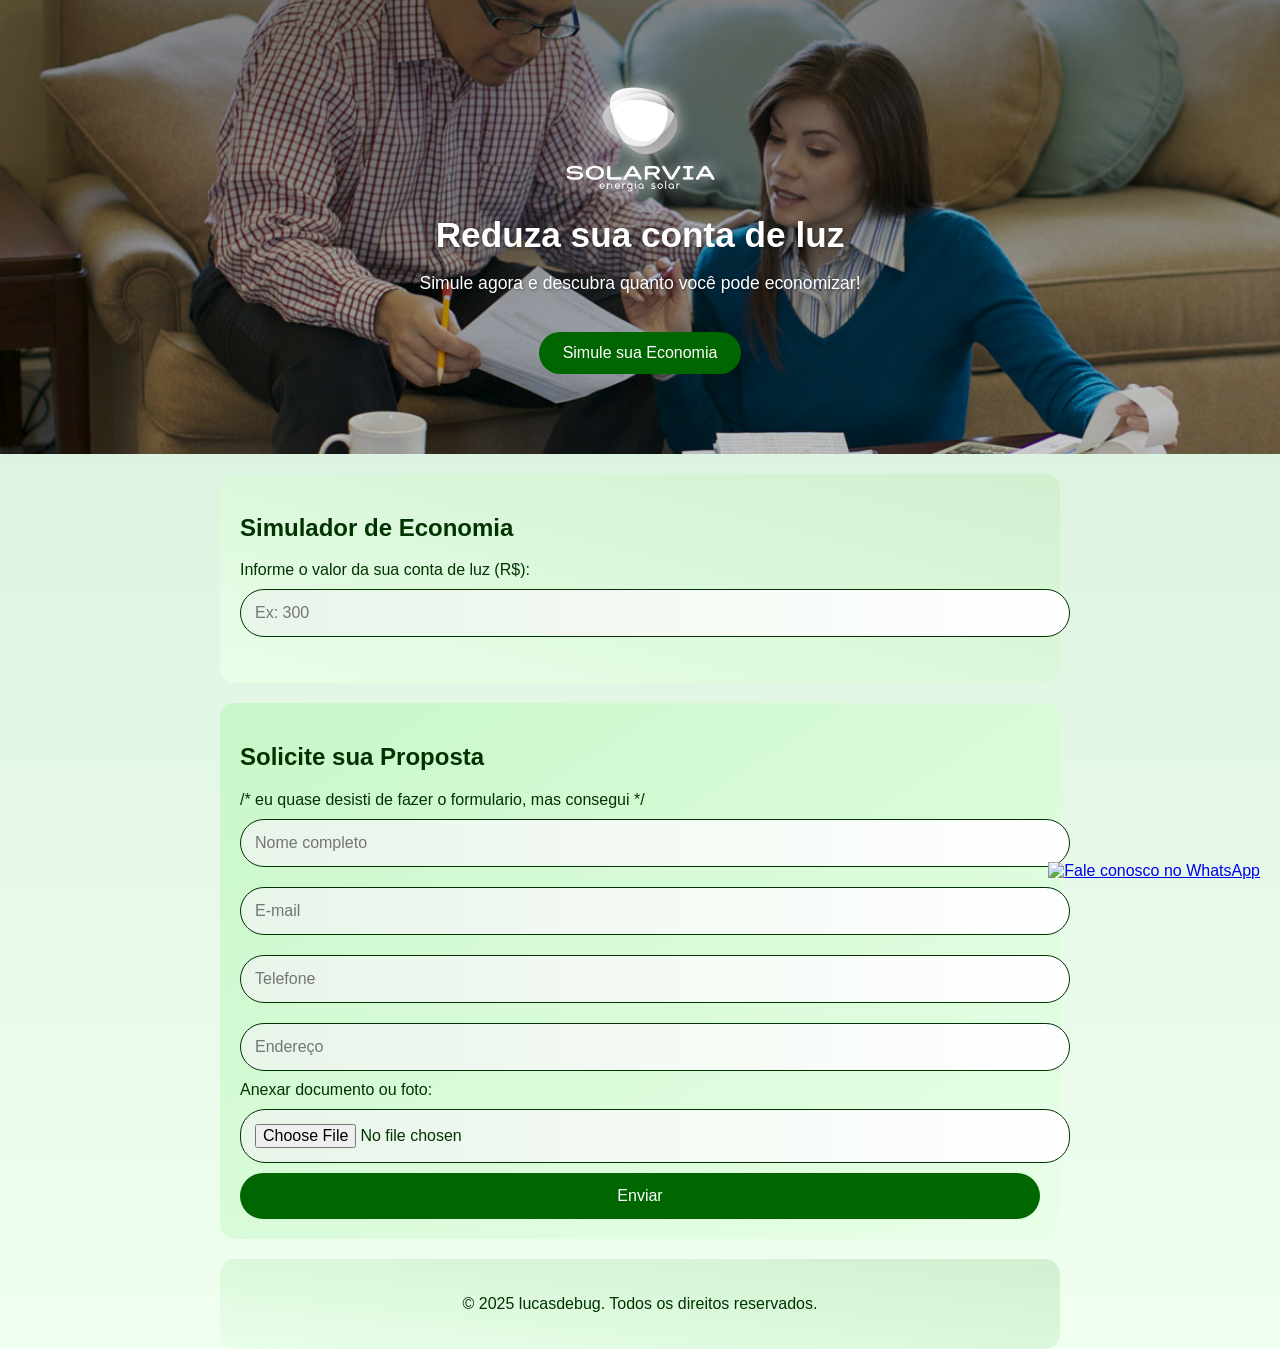
==== index.html @ 9f8ca190 "up" ====
<!DOCTYPE html>
<html lang="pt-br">
<head>
  <meta charset="UTF-8">
  <meta name="viewport" content="width=device-width, initial-scale=1.0, maximum-scale=1">
  <title>Economize com Energia Solar</title>
  <style>
    html {
      -webkit-text-size-adjust: 100%;
    }

    body {
      font-family: Arial, sans-serif;
      margin: 0;
      padding: 0;
      background: linear-gradient(to bottom, #d4edda, #f0fff0);
      color: #003300;
      scroll-behavior: smooth;
    }

    .hero {
      position: relative;
      background-image: url('2009564_univ_lsr_xl.jpg');
      background-position: center;
      background-repeat: no-repeat;
      background-size: cover;
      text-align: center;
      padding: 80px 20px;
      color: white;
      animation: fadeIn 2s ease-in-out;
    }

    .hero::before {
      content: "";
      position: absolute;
      top: 0;
      left: 0;
      width: 100%;
      height: 100%;
      background: linear-gradient(to bottom, rgba(0, 0, 0, 0.5), rgba(0, 0, 0, 0.2));
      z-index: 1;
    }

    .hero-content {
      position: relative;
      z-index: 2;
    }

    .hero-content img.logo {
      max-width: 150px;
      margin-bottom: 10px;
      margin-top: -10px;
      filter: drop-shadow(0 0 8px rgba(255,255,255,0.7));
      display: block;
      margin-left: auto;
      margin-right: auto;
    }

    .hero h1 {
      font-size: 2.2em;
      margin-bottom: 0.5em;
      text-shadow: 1px 1px 4px rgba(0,0,0,0.5);
    }

    .hero p {
      font-size: 1.1em;
      text-shadow: 1px 1px 3px rgba(0,0,0,0.4);
    }

    .hero a button {
      margin-top: 20px;
      background-color: #006600;
      color: white;
      padding: 12px 24px;
      border: none;
      border-radius: 25px;
      cursor: pointer;
      font-size: 1em;
      transition: background-color 0.3s;
    }

    .hero a button:hover {
      background-color: #004d00;
    }

    section, footer {
      padding: 20px;
      max-width: 800px;
      margin: auto;
      background: linear-gradient(to bottom left, #d0f0d0, #e8ffe8);
      border-radius: 15px;
      margin-top: 20px;
      animation: fadeInUp 1s ease-in-out;
    }

    section.formulario {
      background: linear-gradient(to bottom right, #c9f7c9, #e8ffe8);
    }

    .simulador input,
    form input,
    form textarea,
    form select {
      width: 100%;
      padding: 14px;
      margin: 10px 0;
      border: 1px solid #003300;
      border-radius: 25px;
      background: linear-gradient(to right, #e8f5e9, #ffffff);
      font-size: 1em;
    }

    form button {
      background-color: #006600;
      color: white;
      padding: 14px;
      border: none;
      border-radius: 25px;
      width: 100%;
      font-size: 1em;
      transition: background-color 0.3s;
    }

    form button:hover {
      background-color: #004d00;
    }

    .whatsapp-button {
      position: fixed;
      bottom: 20px;
      right: 20px;
      z-index: 1000;
    }

    .whatsapp-button img {
      width: 60px;
      height: 60px;
    }

    .mensagem-sucesso {
      display: none;
      margin-top: 15px;
      color: green;
      font-weight: bold;
      text-align: center;
    }

    @keyframes fadeIn {
      from { opacity: 0; }
      to { opacity: 1; }
    }

    @keyframes fadeInUp {
      from {
        opacity: 0;
        transform: translateY(20px);
      }
      to {
        opacity: 1;
        transform: translateY(0);
      }
    }

    /* parte do celular */
    @media (max-width: 768px) {
      .hero {
        padding: 60px 15px;
      }

      .hero h1 {
        font-size: 1.8em;
      }

      .hero p {
        font-size: 1em;
      }

      .hero-content img.logo {
        max-width: 120px;
      }

      .hero a button {
        width: 90%;
        font-size: 1em;
      }

      section, footer {
        padding: 15px;
        margin: 15px;
      }

      .whatsapp-button img {
        width: 50px;
        height: 50px;
      }

      form button {
        font-size: 1em;
        padding: 12px;
      }
    }

    @media (max-width: 480px) {
      .hero h1 {
        font-size: 1.5em;
      }

      .hero p {
        font-size: 0.95em;
      }

      .hero a button {
        font-size: 0.95em;
        padding: 10px 20px;
      }

      .hero-content img.logo {
        max-width: 100px;
      }
    }
  </style>
</head>
<body>
  <div class="hero">
    <div class="hero-content">
      <img src="logo.png" alt="Logo Solarvia" class="logo">
      <h1>Reduza sua conta de luz</h1>
      <p>Simule agora e descubra quanto você pode economizar!</p>
      <a href="#simulador"><button>Simule sua Economia</button></a>
    </div>
  </div>

  <section id="simulador" class="simulador">
    <h2>Simulador de Economia</h2>
    <label for="conta">Informe o valor da sua conta de luz (R$):</label>
    <input type="number" id="conta" placeholder="Ex: 300">
    <p class="resultado" id="resultado"></p>
  </section>

  <section class="formulario">
    <h2>Solicite sua Proposta</h2>
    <form id="formulario" action="https://formsubmit.co/conexao.solarvia@gmail.com" method="POST" enctype="multipart/form-data" autocomplete="off">   /* eu quase desisti de fazer o formulario, mas consegui */
      <input type="text" name="_honey" style="display:none">
      <input type="hidden" name="_next" value="https://lucas-debug1.github.io/solarvia25/obrigado.html">
      <input type="hidden" name="_captcha" value="false">
      <input type="text" name="nome" placeholder="Nome completo" required>
      <input type="email" name="email" placeholder="E-mail" required>
      <input type="tel" name="telefone" placeholder="Telefone" required>
      <input type="text" name="endereco" placeholder="Endereço">
      <label>Anexar documento ou foto:</label>
      <input type="file" name="anexo" accept=".jpg, .jpeg, .png, .pdf">

      <button type="submit">Enviar</button>
    </form>
  </section>

  <footer style="background-color: rgba(204, 255, 204, 0.9); text-align: center; color: #003300;">
    <p>&copy; 2025 lucasdebug. Todos os direitos reservados.</p>
  </footer>

  <a href="https://wa.me/558140429370" class="whatsapp-button" target="_blank">
    <img src="https://upload.wikimedia.org/wikipedia/commons/6/6b/WhatsApp.svg" alt="Fale conosco no WhatsApp">
  </a>

  <script>
    const input = document.getElementById('conta');
    const resultado = document.getElementById('resultado');

    input.addEventListener('input', () => {
      const valor = parseFloat(input.value);
      if (!isNaN(valor)) {
        const economia = (valor * 0.2 * 12).toFixed(2);
        resultado.textContent = `Você pode economizar aproximadamente R$ ${economia} por ano!`;
      } else {
        resultado.textContent = '';
      }
    });
    window.addEventListener('pageshow', function(event) {
      if (event.persisted || (window.performance && window.performance.navigation.type === 2)) {
        document.getElementById("formulario").reset();
      }
    });
  </script>
</body>
</html>
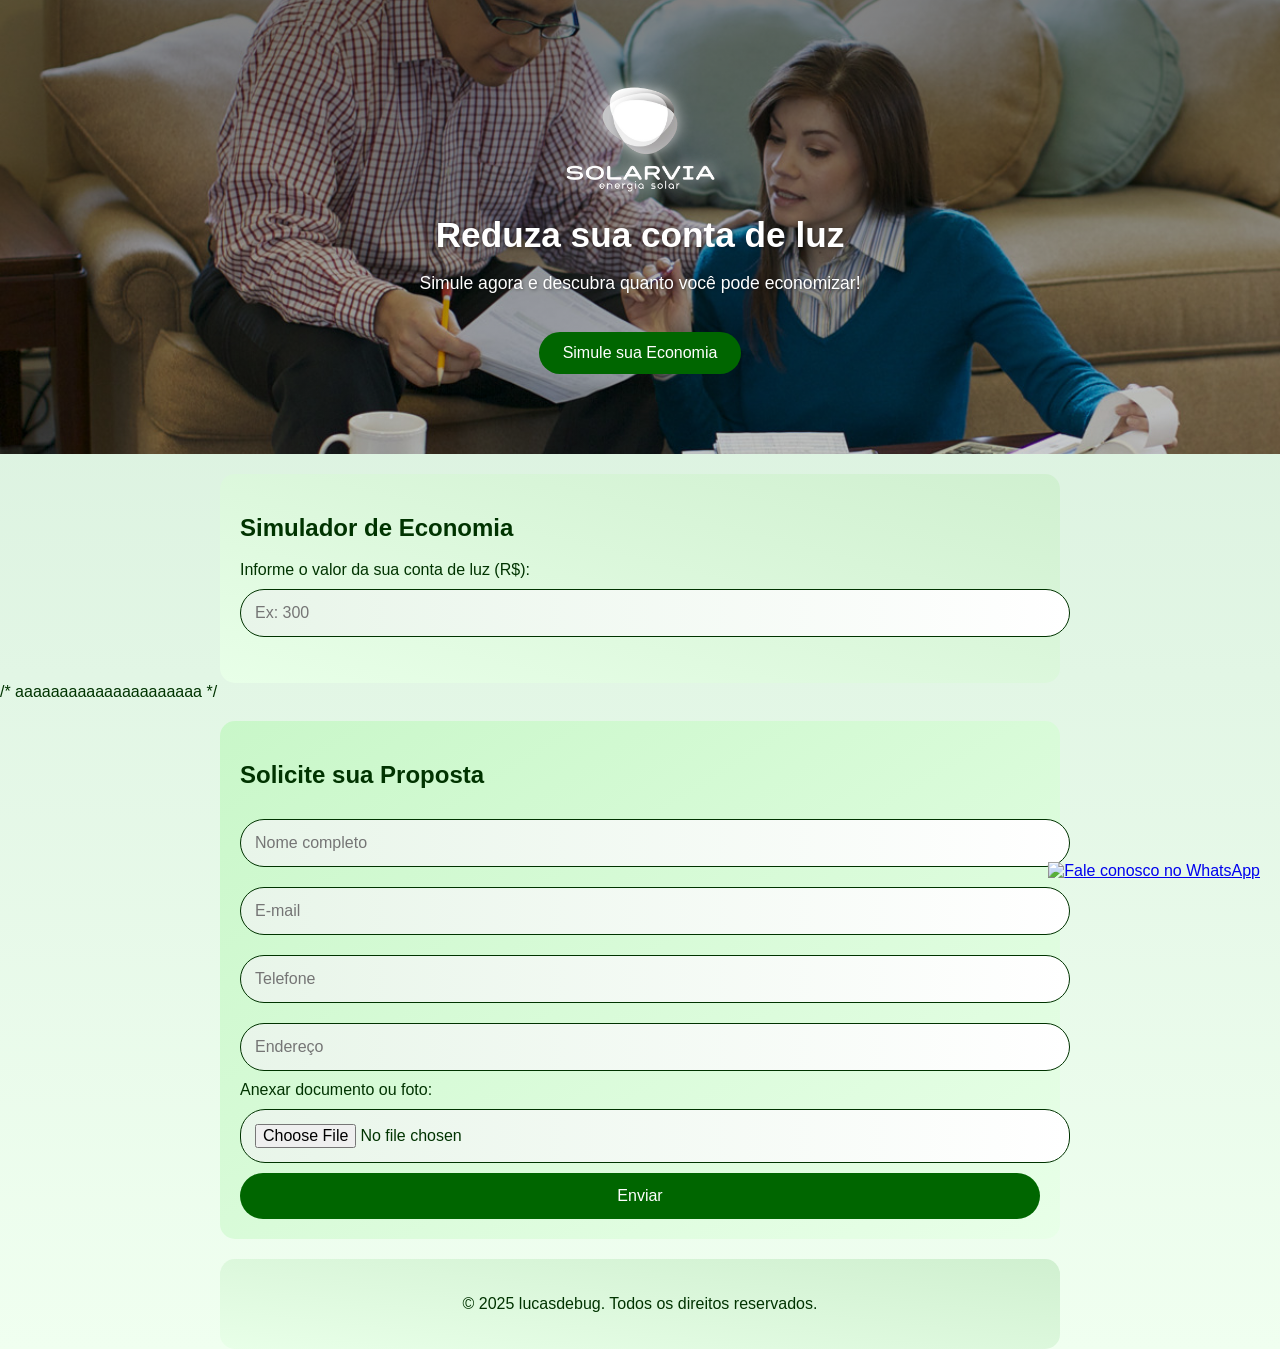
==== commit 8844f854: "update index.html" ====
--- a/index.html
+++ b/index.html
@@ -236,10 +236,10 @@
     <input type="number" id="conta" placeholder="Ex: 300">
     <p class="resultado" id="resultado"></p>
   </section>
-
+/* aaaaaaaaaaaaaaaaaaaaa */ 
   <section class="formulario">
     <h2>Solicite sua Proposta</h2>
-    <form id="formulario" action="https://formsubmit.co/conexao.solarvia@gmail.com" method="POST" enctype="multipart/form-data" autocomplete="off">   /* eu quase desisti de fazer o formulario, mas consegui */
+    <form id="formulario" action="https://formsubmit.co/conexao.solarvia@gmail.com" method="POST" enctype="multipart/form-data" autocomplete="off">   
       <input type="text" name="_honey" style="display:none">
       <input type="hidden" name="_next" value="https://lucas-debug1.github.io/solarvia25/obrigado.html">
       <input type="hidden" name="_captcha" value="false">
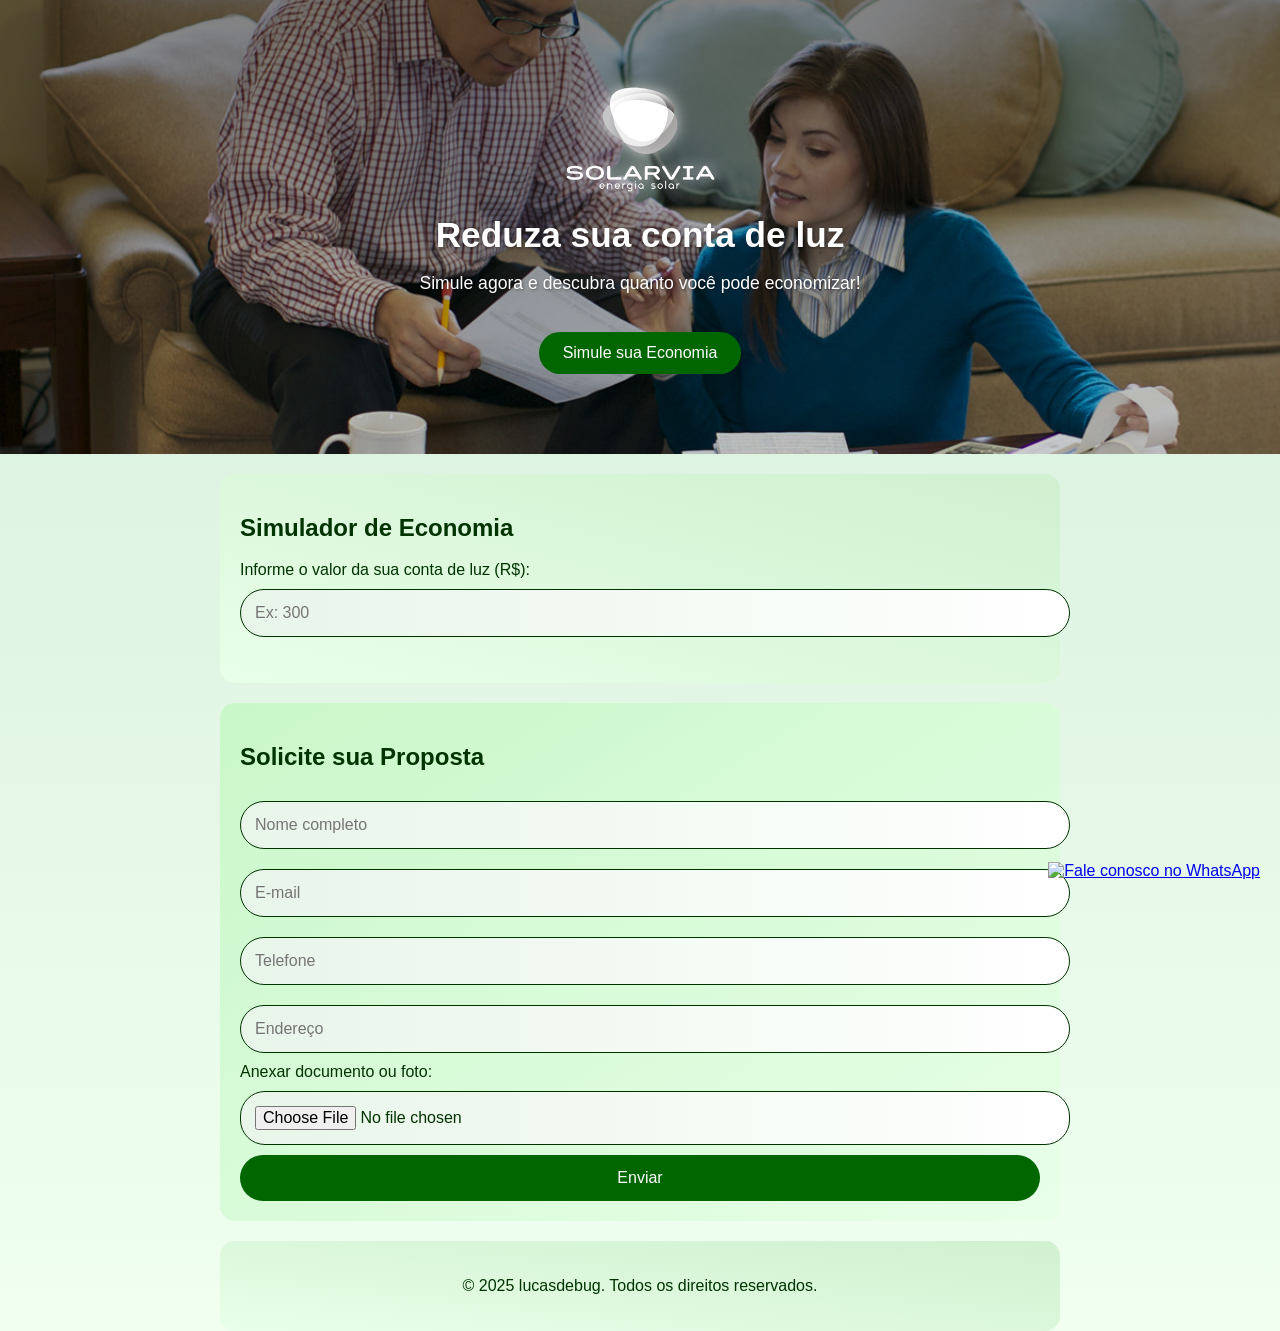
==== commit 5edb00b7: "up" ====
--- a/index.html
+++ b/index.html
@@ -236,7 +236,6 @@
     <input type="number" id="conta" placeholder="Ex: 300">
     <p class="resultado" id="resultado"></p>
   </section>
-/* aaaaaaaaaaaaaaaaaaaaa */ 
   <section class="formulario">
     <h2>Solicite sua Proposta</h2>
     <form id="formulario" action="https://formsubmit.co/conexao.solarvia@gmail.com" method="POST" enctype="multipart/form-data" autocomplete="off">   
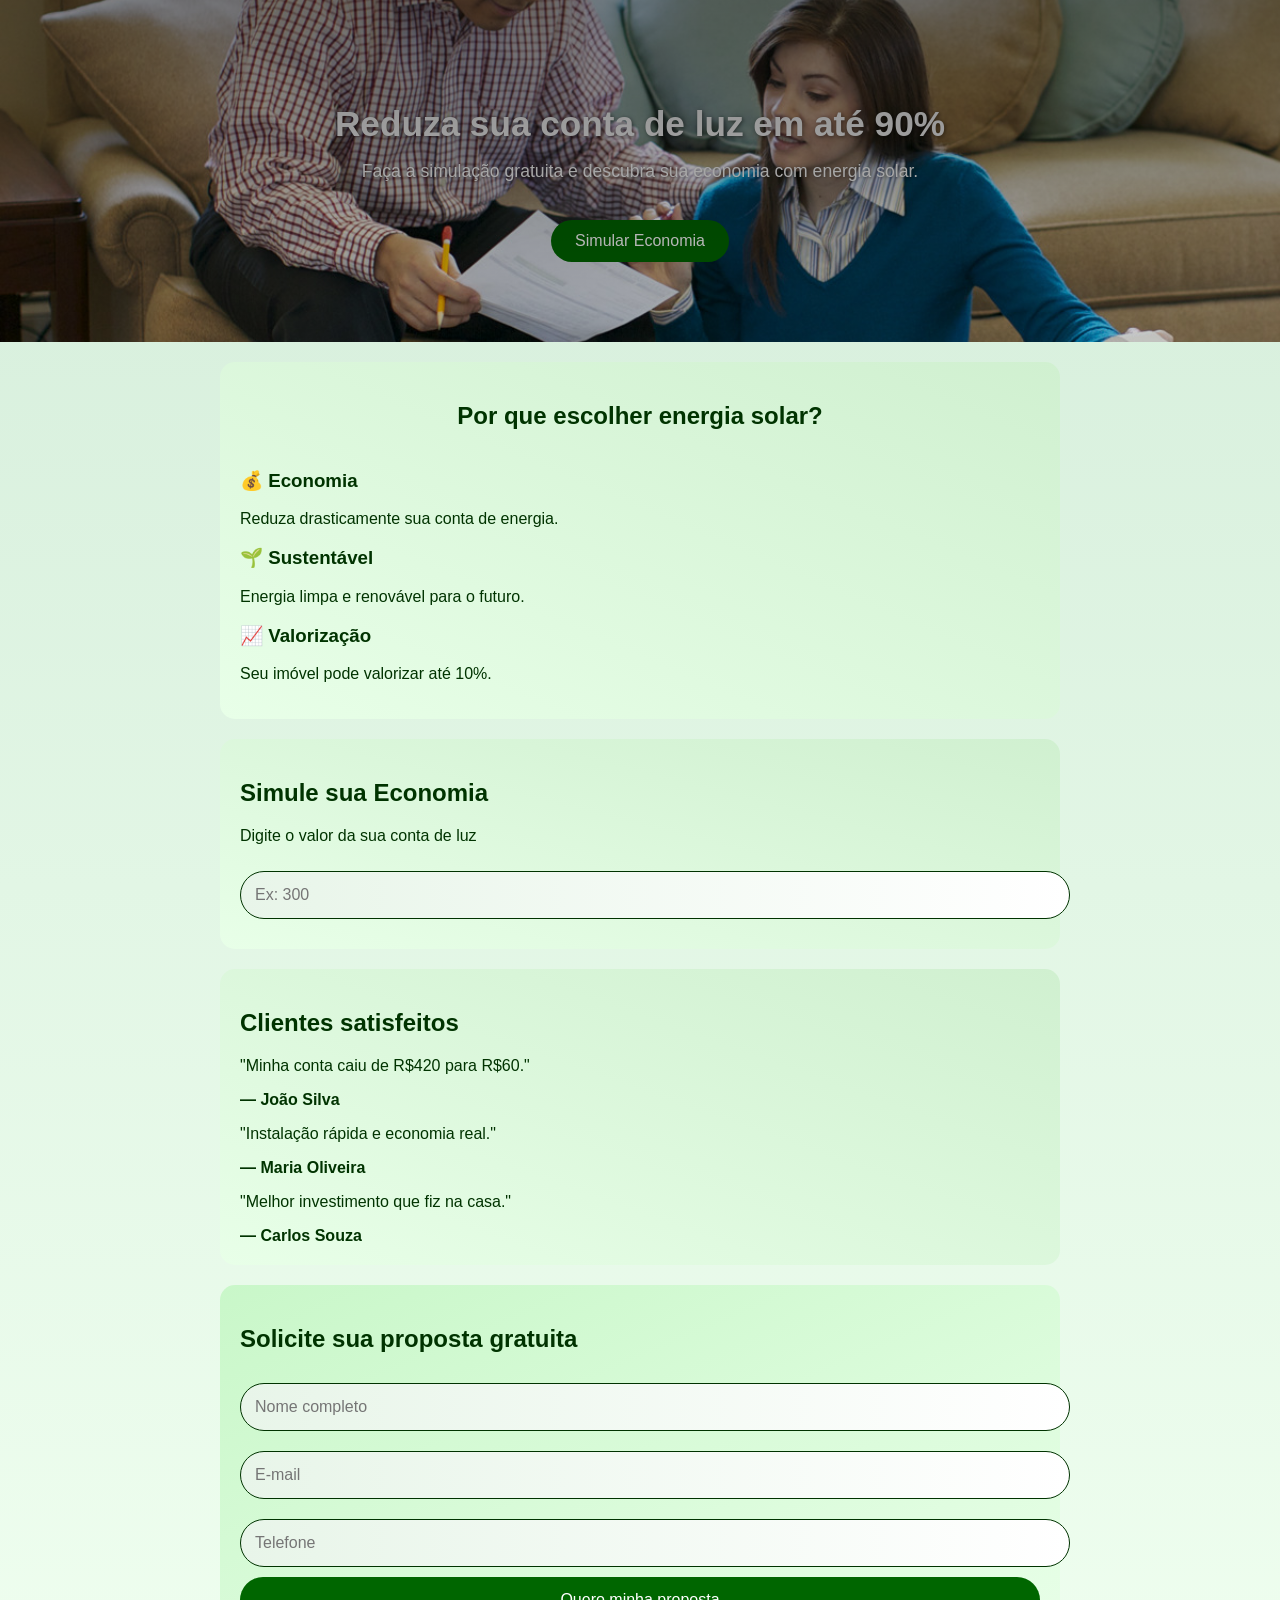
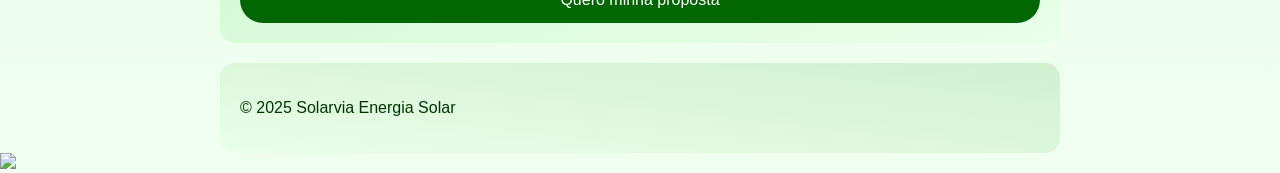
==== commit f0653d4a: "fix" ====
--- a/index.html
+++ b/index.html
@@ -1,284 +1,138 @@
 <!DOCTYPE html>
 <html lang="pt-br">
+
 <head>
-  <meta charset="UTF-8">
-  <meta name="viewport" content="width=device-width, initial-scale=1.0, maximum-scale=1">
-  <title>Economize com Energia Solar</title>
-  <style>
-    html {
-      -webkit-text-size-adjust: 100%;
-    }
 
-    body {
-      font-family: Arial, sans-serif;
-      margin: 0;
-      padding: 0;
-      background: linear-gradient(to bottom, #d4edda, #f0fff0);
-      color: #003300;
-      scroll-behavior: smooth;
-    }
+<meta charset="UTF-8">
+<meta name="viewport" content="width=device-width, initial-scale=1.0">
+<link rel="stylesheet" href="style.css">
+<title>Economize com Energia Solar | Solarvia</title>
 
-    .hero {
-      position: relative;
-      background-image: url('2009564_univ_lsr_xl.jpg');
-      background-position: center;
-      background-repeat: no-repeat;
-      background-size: cover;
-      text-align: center;
-      padding: 80px 20px;
-      color: white;
-      animation: fadeIn 2s ease-in-out;
-    }
+<meta name="description" content="Descubra quanto você pode economizar com energia solar. Faça a simulação gratuita agora.">
 
-    .hero::before {
-      content: "";
-      position: absolute;
-      top: 0;
-      left: 0;
-      width: 100%;
-      height: 100%;
-      background: linear-gradient(to bottom, rgba(0, 0, 0, 0.5), rgba(0, 0, 0, 0.2));
-      z-index: 1;
-    }
+</head>
 
-    .hero-content {
-      position: relative;
-      z-index: 2;
-    }
+<body>
 
-    .hero-content img.logo {
-      max-width: 150px;
-      margin-bottom: 10px;
-      margin-top: -10px;
-      filter: drop-shadow(0 0 8px rgba(255,255,255,0.7));
-      display: block;
-      margin-left: auto;
-      margin-right: auto;
-    }
+<div class="hero">
 
-    .hero h1 {
-      font-size: 2.2em;
-      margin-bottom: 0.5em;
-      text-shadow: 1px 1px 4px rgba(0,0,0,0.5);
-    }
+<h1>Reduza sua conta de luz em até 90%</h1>
 
-    .hero p {
-      font-size: 1.1em;
-      text-shadow: 1px 1px 3px rgba(0,0,0,0.4);
-    }
+<p>Faça a simulação gratuita e descubra sua economia com energia solar.</p>
 
-    .hero a button {
-      margin-top: 20px;
-      background-color: #006600;
-      color: white;
-      padding: 12px 24px;
-      border: none;
-      border-radius: 25px;
-      cursor: pointer;
-      font-size: 1em;
-      transition: background-color 0.3s;
-    }
+<a href="#simulador">
 
-    .hero a button:hover {
-      background-color: #004d00;
-    }
+<button class="cta">Simular Economia</button>
 
-    section, footer {
-      padding: 20px;
-      max-width: 800px;
-      margin: auto;
-      background: linear-gradient(to bottom left, #d0f0d0, #e8ffe8);
-      border-radius: 15px;
-      margin-top: 20px;
-      animation: fadeInUp 1s ease-in-out;
-    }
+</a>
 
-    section.formulario {
-      background: linear-gradient(to bottom right, #c9f7c9, #e8ffe8);
-    }
+</div>
+<section>
 
-    .simulador input,
-    form input,
-    form textarea,
-    form select {
-      width: 100%;
-      padding: 14px;
-      margin: 10px 0;
-      border: 1px solid #003300;
-      border-radius: 25px;
-      background: linear-gradient(to right, #e8f5e9, #ffffff);
-      font-size: 1em;
-    }
+<h2 style="text-align:center;margin-bottom:40px;">Por que escolher energia solar?</h2>
 
-    form button {
-      background-color: #006600;
-      color: white;
-      padding: 14px;
-      border: none;
-      border-radius: 25px;
-      width: 100%;
-      font-size: 1em;
-      transition: background-color 0.3s;
-    }
+<div class="beneficios">
 
-    form button:hover {
-      background-color: #004d00;
-    }
+<div class="card">
+<h3>💰 Economia</h3>
+<p>Reduza drasticamente sua conta de energia.</p>
+</div>
 
-    .whatsapp-button {
-      position: fixed;
-      bottom: 20px;
-      right: 20px;
-      z-index: 1000;
-    }
+<div class="card">
+<h3>🌱 Sustentável</h3>
+<p>Energia limpa e renovável para o futuro.</p>
+</div>
 
-    .whatsapp-button img {
-      width: 60px;
-      height: 60px;
-    }
+<div class="card">
+<h3>📈 Valorização</h3>
+<p>Seu imóvel pode valorizar até 10%.</p>
+</div>
 
-    .mensagem-sucesso {
-      display: none;
-      margin-top: 15px;
-      color: green;
-      font-weight: bold;
-      text-align: center;
-    }
+</div>
 
-    @keyframes fadeIn {
-      from { opacity: 0; }
-      to { opacity: 1; }
-    }
+</section>
 
-    @keyframes fadeInUp {
-      from {
-        opacity: 0;
-        transform: translateY(20px);
-      }
-      to {
-        opacity: 1;
-        transform: translateY(0);
-      }
-    }
+<section id="simulador" class="simulador">
 
-    /* parte do celular */
-    @media (max-width: 768px) {
-      .hero {
-        padding: 60px 15px;
-      }
+<h2>Simule sua Economia</h2>
 
-      .hero h1 {
-        font-size: 1.8em;
-      }
+<p>Digite o valor da sua conta de luz</p>
 
-      .hero p {
-        font-size: 1em;
-      }
+<input type="number" id="conta" placeholder="Ex: 300">
 
-      .hero-content img.logo {
-        max-width: 120px;
-      }
+<div class="resultado" id="resultado"></div>
 
-      .hero a button {
-        width: 90%;
-        font-size: 1em;
-      }
+</section>
 
-      section, footer {
-        padding: 15px;
-        margin: 15px;
-      }
+<section class="social">
 
-      .whatsapp-button img {
-        width: 50px;
-        height: 50px;
-      }
+<h2>Clientes satisfeitos</h2>
 
-      form button {
-        font-size: 1em;
-        padding: 12px;
-      }
-    }
+<div class="depoimentos">
 
-    @media (max-width: 480px) {
-      .hero h1 {
-        font-size: 1.5em;
-      }
+<div class="depoimento">
 
-      .hero p {
-        font-size: 0.95em;
-      }
+<p>"Minha conta caiu de R$420 para R$60."</p>
 
-      .hero a button {
-        font-size: 0.95em;
-        padding: 10px 20px;
-      }
+<strong>— João Silva</strong>
 
-      .hero-content img.logo {
-        max-width: 100px;
-      }
-    }
-  </style>
-</head>
-<body>
-  <div class="hero">
-    <div class="hero-content">
-      <img src="logo.png" alt="Logo Solarvia" class="logo">
-      <h1>Reduza sua conta de luz</h1>
-      <p>Simule agora e descubra quanto você pode economizar!</p>
-      <a href="#simulador"><button>Simule sua Economia</button></a>
-    </div>
-  </div>
+</div>
 
-  <section id="simulador" class="simulador">
-    <h2>Simulador de Economia</h2>
-    <label for="conta">Informe o valor da sua conta de luz (R$):</label>
-    <input type="number" id="conta" placeholder="Ex: 300">
-    <p class="resultado" id="resultado"></p>
-  </section>
-  <section class="formulario">
-    <h2>Solicite sua Proposta</h2>
-    <form id="formulario" action="https://formsubmit.co/conexao.solarvia@gmail.com" method="POST" enctype="multipart/form-data" autocomplete="off">   
-      <input type="text" name="_honey" style="display:none">
-      <input type="hidden" name="_next" value="https://lucas-debug1.github.io/solarvia25/obrigado.html">
-      <input type="hidden" name="_captcha" value="false">
-      <input type="text" name="nome" placeholder="Nome completo" required>
-      <input type="email" name="email" placeholder="E-mail" required>
-      <input type="tel" name="telefone" placeholder="Telefone" required>
-      <input type="text" name="endereco" placeholder="Endereço">
-      <label>Anexar documento ou foto:</label>
-      <input type="file" name="anexo" accept=".jpg, .jpeg, .png, .pdf">
+<div class="depoimento">
 
-      <button type="submit">Enviar</button>
-    </form>
-  </section>
+<p>"Instalação rápida e economia real."</p>
 
-  <footer style="background-color: rgba(204, 255, 204, 0.9); text-align: center; color: #003300;">
-    <p>&copy; 2025 lucasdebug. Todos os direitos reservados.</p>
-  </footer>
+<strong>— Maria Oliveira</strong>
 
-  <a href="https://wa.me/558140429370" class="whatsapp-button" target="_blank">
-    <img src="https://upload.wikimedia.org/wikipedia/commons/6/6b/WhatsApp.svg" alt="Fale conosco no WhatsApp">
-  </a>
+</div>
 
-  <script>
-    const input = document.getElementById('conta');
-    const resultado = document.getElementById('resultado');
+<div class="depoimento">
 
-    input.addEventListener('input', () => {
-      const valor = parseFloat(input.value);
-      if (!isNaN(valor)) {
-        const economia = (valor * 0.2 * 12).toFixed(2);
-        resultado.textContent = `Você pode economizar aproximadamente R$ ${economia} por ano!`;
-      } else {
-        resultado.textContent = '';
-      }
-    });
-    window.addEventListener('pageshow', function(event) {
-      if (event.persisted || (window.performance && window.performance.navigation.type === 2)) {
-        document.getElementById("formulario").reset();
-      }
-    });
-  </script>
+<p>"Melhor investimento que fiz na casa."</p>
+
+<strong>— Carlos Souza</strong>
+
+</div>
+
+</div>
+
+</section>
+
+<section class="formulario">
+
+<h2>Solicite sua proposta gratuita</h2>
+
+<form action="https://formsubmit.co/conexao.solarvia@gmail.com" method="POST">
+
+<input type="text" name="nome" placeholder="Nome completo" required>
+
+<input type="email" name="email" placeholder="E-mail" required>
+
+<input type="tel" name="telefone" placeholder="Telefone" required>
+
+<input type="hidden" name="_subject" value="Novo Lead Solarvia">
+
+<button type="submit">Quero minha proposta</button>
+
+</form>
+
+</section>
+
+<footer>
+
+<p>© 2025 Solarvia Energia Solar</p>
+
+</footer>
+
+<a href="https://wa.me/558140429370?text=Olá,%20quero%20fazer%20uma%20simulação%20de%20energia%20solar."
+class="whatsapp"
+target="_blank">
+
+<img src="https://upload.wikimedia.org/wikipedia/commons/6/6b/WhatsApp.svg">
+
+</a>
+
+<script src="script.js"></script>
+
 </body>
-</html>
+</html>
--- a/style.css
+++ b/style.css
@@ -0,0 +1,211 @@
+html {
+      -webkit-text-size-adjust: 100%;
+    }
+
+    body {
+      font-family: Arial, sans-serif;
+      margin: 0;
+      padding: 0;
+      background: linear-gradient(to bottom, #d4edda, #f0fff0);
+      color: #003300;
+      scroll-behavior: smooth;
+    }
+
+    .hero {
+      position: relative;
+      background-image: url('2009564_univ_lsr_xl.jpg');
+      background-position: center;
+      background-repeat: no-repeat;
+      background-size: cover;
+      text-align: center;
+      padding: 80px 20px;
+      color: white;
+      animation: fadeIn 2s ease-in-out;
+    }
+
+    .hero::before {
+      content: "";
+      position: absolute;
+      top: 0;
+      left: 0;
+      width: 100%;
+      height: 100%;
+      background: linear-gradient(to bottom, rgba(0, 0, 0, 0.5), rgba(0, 0, 0, 0.2));
+      z-index: 1;
+    }
+
+    .hero-content {
+      position: relative;
+      z-index: 2;
+    }
+
+    .hero-content img.logo {
+      max-width: 150px;
+      margin-bottom: 10px;
+      margin-top: -10px;
+      filter: drop-shadow(0 0 8px rgba(255,255,255,0.7));
+      display: block;
+      margin-left: auto;
+      margin-right: auto;
+    }
+
+    .hero h1 {
+      font-size: 2.2em;
+      margin-bottom: 0.5em;
+      text-shadow: 1px 1px 4px rgba(0,0,0,0.5);
+    }
+
+    .hero p {
+      font-size: 1.1em;
+      text-shadow: 1px 1px 3px rgba(0,0,0,0.4);
+    }
+
+    .hero a button {
+      margin-top: 20px;
+      background-color: #006600;
+      color: white;
+      padding: 12px 24px;
+      border: none;
+      border-radius: 25px;
+      cursor: pointer;
+      font-size: 1em;
+      transition: background-color 0.3s;
+    }
+
+    .hero a button:hover {
+      background-color: #004d00;
+    }
+
+    section, footer {
+      padding: 20px;
+      max-width: 800px;
+      margin: auto;
+      background: linear-gradient(to bottom left, #d0f0d0, #e8ffe8);
+      border-radius: 15px;
+      margin-top: 20px;
+      animation: fadeInUp 1s ease-in-out;
+    }
+
+    section.formulario {
+      background: linear-gradient(to bottom right, #c9f7c9, #e8ffe8);
+    }
+
+    .simulador input,
+    form input,
+    form textarea,
+    form select {
+      width: 100%;
+      padding: 14px;
+      margin: 10px 0;
+      border: 1px solid #003300;
+      border-radius: 25px;
+      background: linear-gradient(to right, #e8f5e9, #ffffff);
+      font-size: 1em;
+    }
+
+    form button {
+      background-color: #006600;
+      color: white;
+      padding: 14px;
+      border: none;
+      border-radius: 25px;
+      width: 100%;
+      font-size: 1em;
+      transition: background-color 0.3s;
+    }
+
+    form button:hover {
+      background-color: #004d00;
+    }
+
+    .whatsapp-button {
+      position: fixed;
+      bottom: 20px;
+      right: 20px;
+      z-index: 1000;
+    }
+
+    .whatsapp-button img {
+      width: 60px;
+      height: 60px;
+    }
+
+    .mensagem-sucesso {
+      display: none;
+      margin-top: 15px;
+      color: green;
+      font-weight: bold;
+      text-align: center;
+    }
+
+    @keyframes fadeIn {
+      from { opacity: 0; }
+      to { opacity: 1; }
+    }
+
+    @keyframes fadeInUp {
+      from {
+        opacity: 0;
+        transform: translateY(20px);
+      }
+      to {
+        opacity: 1;
+        transform: translateY(0);
+      }
+    }
+    @media (max-width: 768px) {
+      .hero {
+        padding: 60px 15px;
+      }
+
+      .hero h1 {
+        font-size: 1.8em;
+      }
+
+      .hero p {
+        font-size: 1em;
+      }
+
+      .hero-content img.logo {
+        max-width: 120px;
+      }
+
+      .hero a button {
+        width: 90%;
+        font-size: 1em;
+      }
+
+      section, footer {
+        padding: 15px;
+        margin: 15px;
+      }
+
+      .whatsapp-button img {
+        width: 50px;
+        height: 50px;
+      }
+
+      form button {
+        font-size: 1em;
+        padding: 12px;
+      }
+    }
+
+    @media (max-width: 480px) {
+      .hero h1 {
+        font-size: 1.5em;
+      }
+
+      .hero p {
+        font-size: 0.95em;
+      }
+
+      .hero a button {
+        font-size: 0.95em;
+        padding: 10px 20px;
+      }
+
+      .hero-content img.logo {
+        max-width: 100px;
+      }
+    }
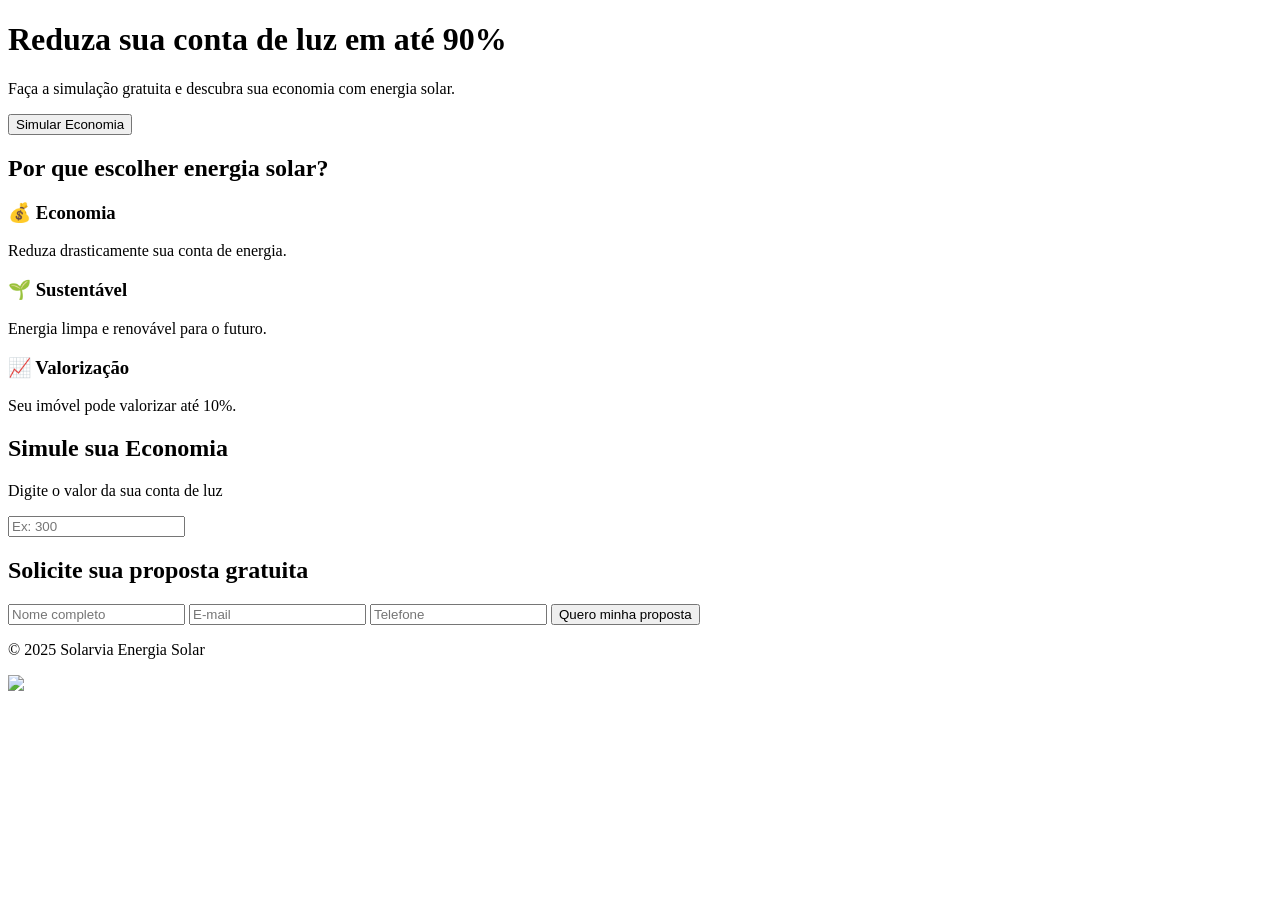
==== commit b0801df2: "fix" ====
--- a/index.html
+++ b/index.html
@@ -5,10 +5,24 @@
 
 <meta charset="UTF-8">
 <meta name="viewport" content="width=device-width, initial-scale=1.0">
-<link rel="stylesheet" href="style.css">
+
 <title>Economize com Energia Solar | Solarvia</title>
 
 <meta name="description" content="Descubra quanto você pode economizar com energia solar. Faça a simulação gratuita agora.">
+
+<link rel="icon" href="images/logo.png">
+
+<meta http-equiv="Content-Security-Policy"
+content="default-src 'self';
+img-src 'self' https://upload.wikimedia.org data:;
+script-src 'self';
+style-src 'self';
+form-action https://formsubmit.co;">
+
+<meta name="referrer" content="strict-origin-when-cross-origin">
+<meta http-equiv="X-Content-Type-Options" content="nosniff">
+
+<link rel="stylesheet" href="css/style.css">
 
 </head>
 
@@ -21,15 +35,15 @@
 <p>Faça a simulação gratuita e descubra sua economia com energia solar.</p>
 
 <a href="#simulador">
-
 <button class="cta">Simular Economia</button>
-
 </a>
 
 </div>
+
+
 <section>
 
-<h2 style="text-align:center;margin-bottom:40px;">Por que escolher energia solar?</h2>
+<h2 class="titulo">Por que escolher energia solar?</h2>
 
 <div class="beneficios">
 
@@ -52,6 +66,7 @@
 
 </section>
 
+
 <section id="simulador" class="simulador">
 
 <h2>Simule sua Economia</h2>
@@ -64,39 +79,6 @@
 
 </section>
 
-<section class="social">
-
-<h2>Clientes satisfeitos</h2>
-
-<div class="depoimentos">
-
-<div class="depoimento">
-
-<p>"Minha conta caiu de R$420 para R$60."</p>
-
-<strong>— João Silva</strong>
-
-</div>
-
-<div class="depoimento">
-
-<p>"Instalação rápida e economia real."</p>
-
-<strong>— Maria Oliveira</strong>
-
-</div>
-
-<div class="depoimento">
-
-<p>"Melhor investimento que fiz na casa."</p>
-
-<strong>— Carlos Souza</strong>
-
-</div>
-
-</div>
-
-</section>
 
 <section class="formulario">
 
@@ -111,6 +93,7 @@
 <input type="tel" name="telefone" placeholder="Telefone" required>
 
 <input type="hidden" name="_subject" value="Novo Lead Solarvia">
+<input type="hidden" name="_captcha" value="false">
 
 <button type="submit">Quero minha proposta</button>
 
@@ -124,15 +107,17 @@
 
 </footer>
 
+
 <a href="https://wa.me/558140429370?text=Olá,%20quero%20fazer%20uma%20simulação%20de%20energia%20solar."
 class="whatsapp"
-target="_blank">
+target="_blank"
+rel="noopener noreferrer">
 
 <img src="https://upload.wikimedia.org/wikipedia/commons/6/6b/WhatsApp.svg">
 
 </a>
 
-<script src="script.js"></script>
+<script src="js/script.js"></script>
 
 </body>
 </html>
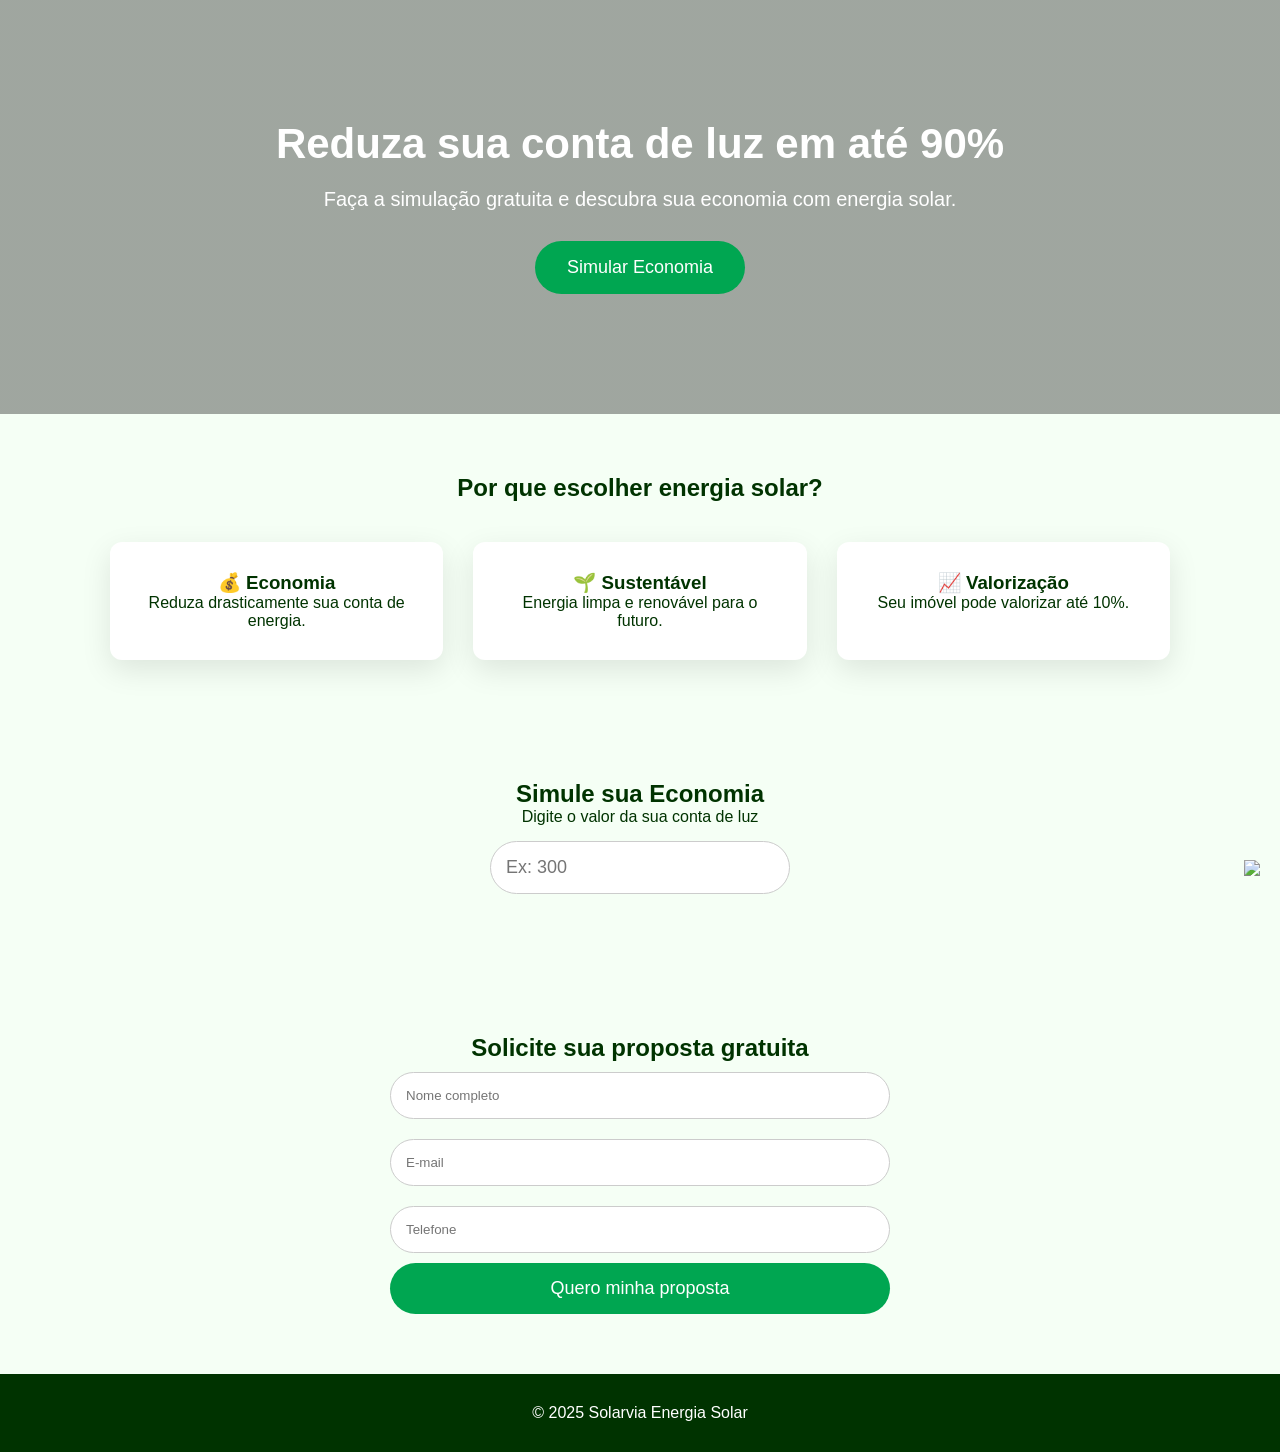
==== commit 4a878fce: "fix2" ====
--- a/index.html
+++ b/index.html
@@ -22,7 +22,7 @@
 <meta name="referrer" content="strict-origin-when-cross-origin">
 <meta http-equiv="X-Content-Type-Options" content="nosniff">
 
-<link rel="stylesheet" href="css/style.css">
+<link rel="stylesheet" href="style.css">
 
 </head>
 
@@ -117,7 +117,7 @@
 
 </a>
 
-<script src="js/script.js"></script>
+<script src="script.js"></script>
 
 </body>
 </html>
--- a/style.css
+++ b/style.css
@@ -0,0 +1,174 @@
+*{
+margin:0;
+padding:0;
+box-sizing:border-box;
+font-family:Arial,Helvetica,sans-serif;
+}
+
+html{
+scroll-behavior:smooth;
+}
+
+body{
+background:#f5fff5;
+color:#003300;
+}
+
+.hero{
+
+background:linear-gradient(rgba(0,0,0,0.35),rgba(0,0,0,0.35)),
+url('../images/2009564_univ_lsr_xl.jpg');
+
+background-size:cover;
+background-position:center;
+
+color:white;
+text-align:center;
+
+padding:120px 20px;
+
+}
+
+.hero h1{
+font-size:42px;
+margin-bottom:20px;
+}
+
+.hero p{
+font-size:20px;
+margin-bottom:30px;
+}
+
+.cta{
+
+background:#00a651;
+color:white;
+
+padding:16px 32px;
+
+border:none;
+border-radius:40px;
+
+font-size:18px;
+
+cursor:pointer;
+
+transition:0.3s;
+
+}
+
+.cta:hover{
+background:#007a3c;
+}
+
+section{
+max-width:1100px;
+margin:auto;
+padding:60px 20px;
+}
+
+.titulo{
+text-align:center;
+margin-bottom:40px;
+}
+
+.beneficios{
+display:grid;
+grid-template-columns:repeat(auto-fit,minmax(250px,1fr));
+gap:30px;
+text-align:center;
+}
+
+.card{
+background:white;
+padding:30px;
+border-radius:12px;
+box-shadow:0 10px 30px rgba(0,0,0,0.1);
+}
+
+.simulador{
+text-align:center;
+}
+
+.simulador input{
+
+width:300px;
+padding:15px;
+
+border-radius:30px;
+border:1px solid #ccc;
+
+margin-top:15px;
+
+font-size:18px;
+
+}
+
+.resultado{
+
+margin-top:20px;
+font-size:20px;
+font-weight:bold;
+
+}
+
+.formulario{
+text-align:center;
+}
+
+form{
+max-width:500px;
+margin:auto;
+}
+
+form input{
+
+width:100%;
+padding:15px;
+margin:10px 0;
+
+border-radius:30px;
+border:1px solid #ccc;
+
+}
+
+form button{
+
+width:100%;
+padding:15px;
+
+border:none;
+
+background:#00a651;
+
+color:white;
+
+border-radius:30px;
+
+font-size:18px;
+
+cursor:pointer;
+
+}
+
+.whatsapp{
+
+position:fixed;
+bottom:20px;
+right:20px;
+
+}
+
+.whatsapp img{
+width:60px;
+}
+
+footer{
+
+text-align:center;
+padding:30px;
+
+background:#003300;
+color:white;
+
+}
